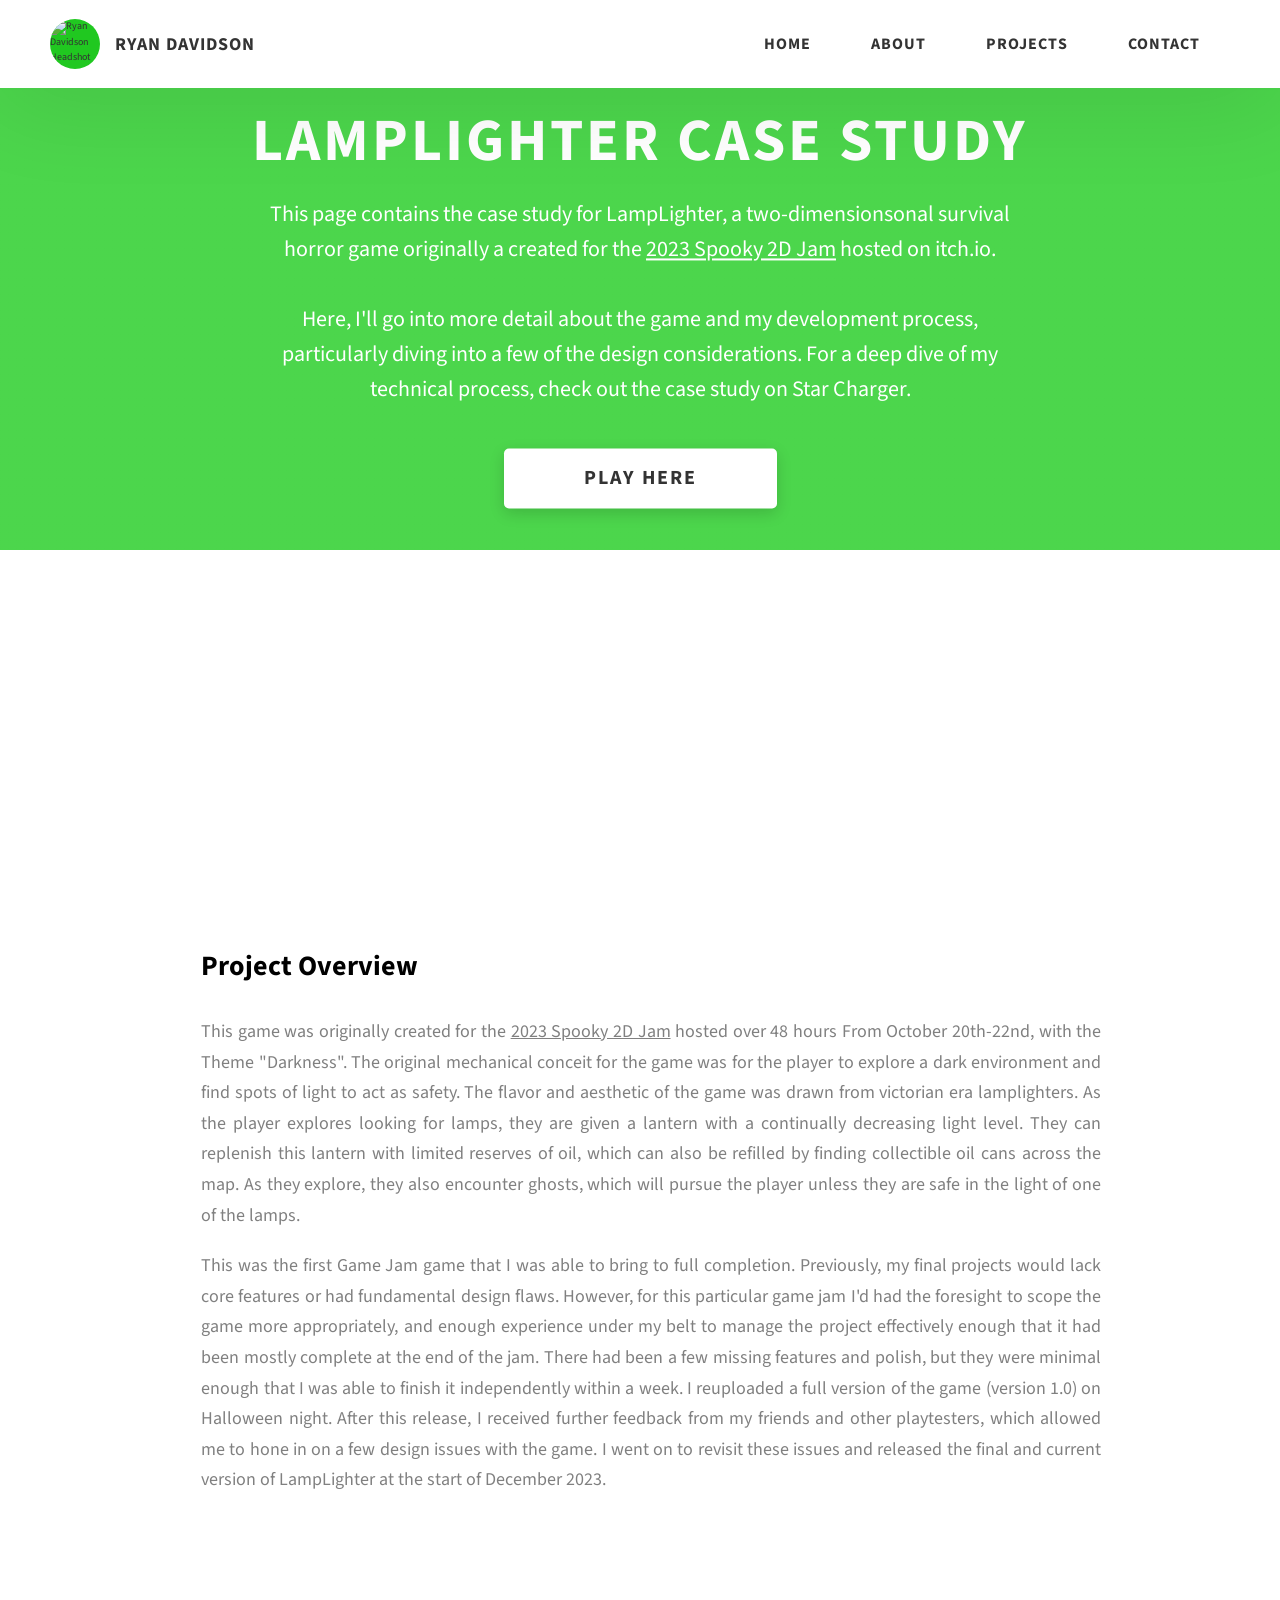
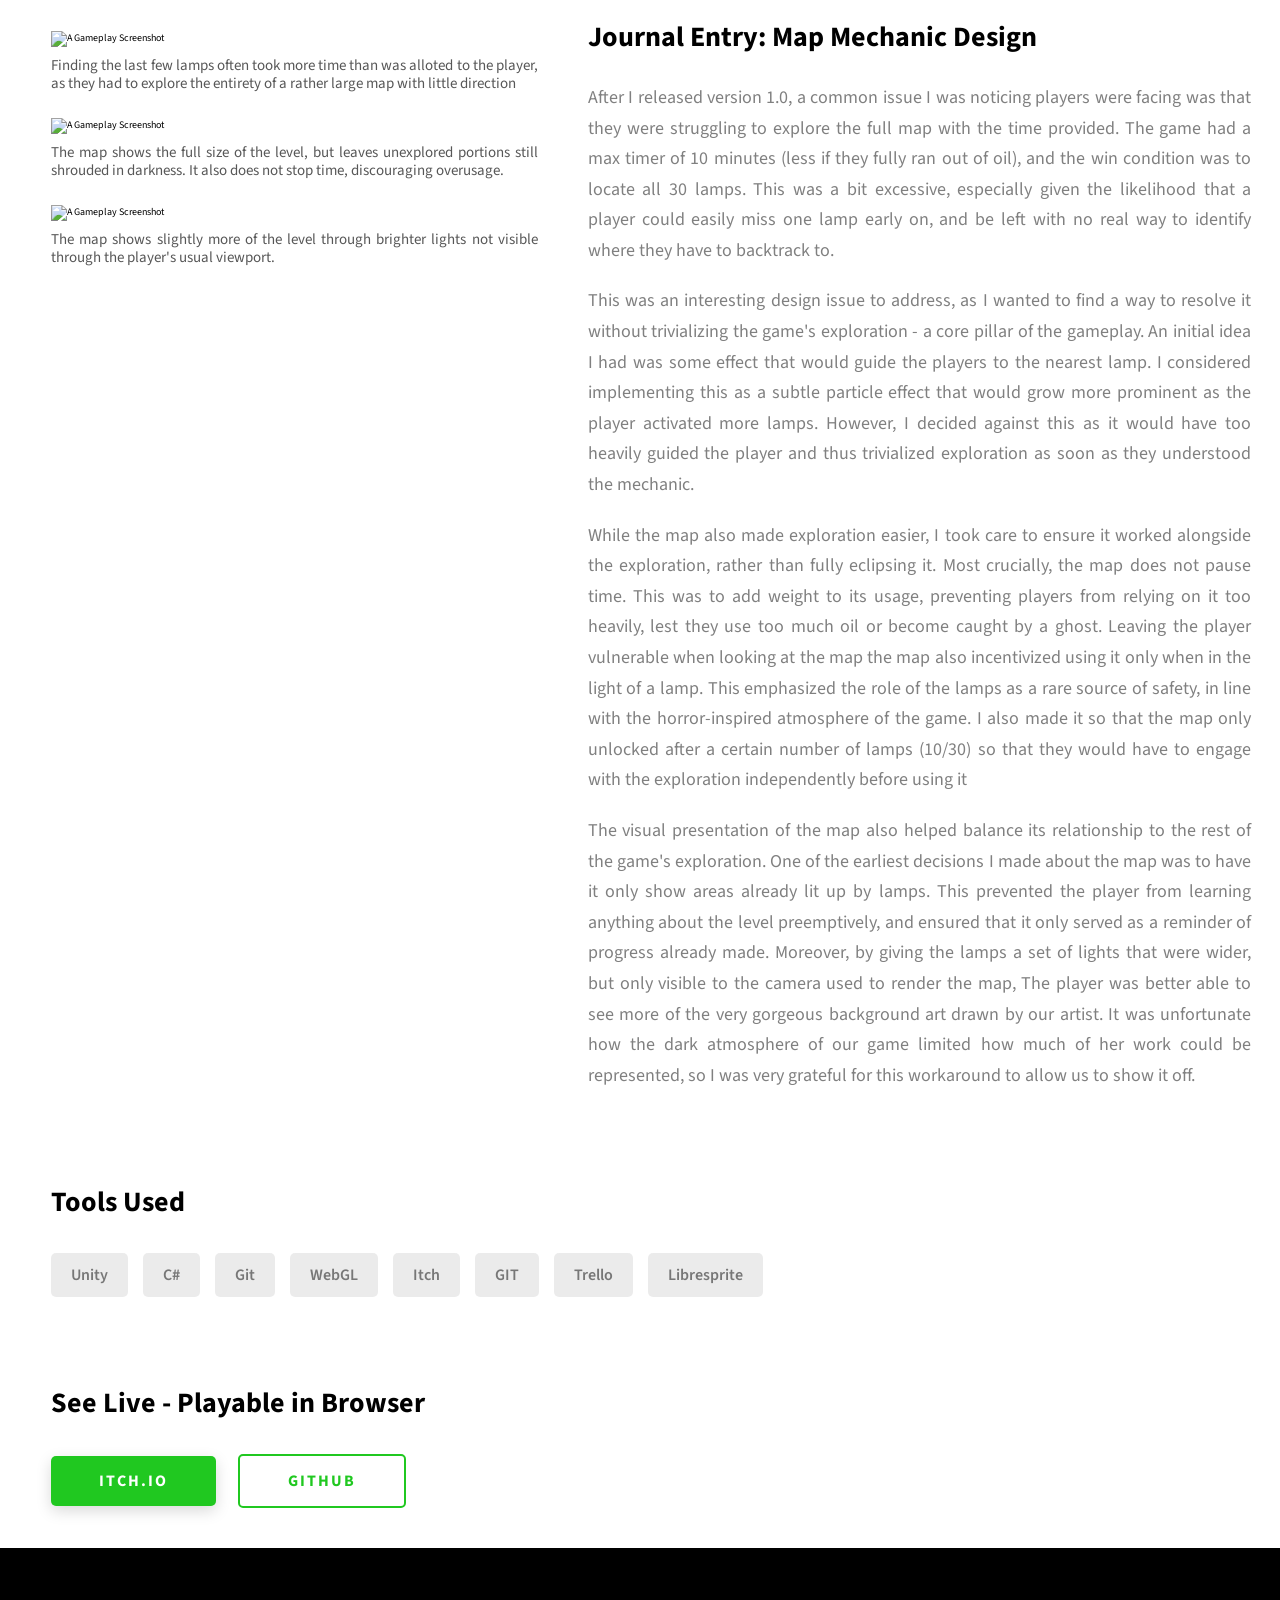
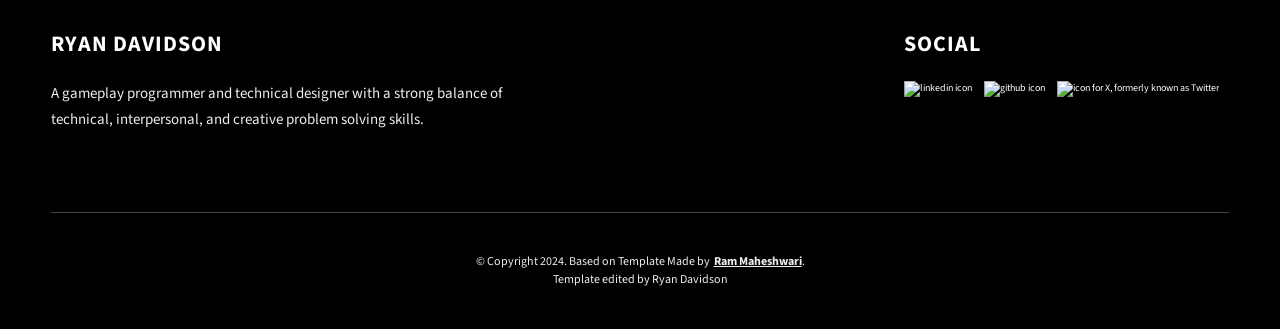
==== LampLighter.html @ 3bb4282e "Merge remote-tracking branch 'upstream/main'" ====
<!DOCTYPE html>
<html lang="en">
  <head>
    <meta charset="UTF-8" />
    <meta name="viewport" content="width=device-width, initial-scale=1.0" />
    <meta http-equiv="X-UA-Compatible" content="ie=edge" />
    <title>LampLighter Project Page</title>
    <meta name="description" content="A two-dimensionsonal survival horror game originally created for the 2023 Spooky 2D Jam hosted on itch.io" />

    <link rel="stylesheet" href="css/style.css" />

    <link rel="preconnect" href="https://fonts.googleapis.com" />
    <link rel="preconnect" href="https://fonts.gstatic.com" crossorigin />
    <link
      href="https://fonts.googleapis.com/css2?family=Source+Sans+Pro:wght@400;600;700;900&display=swap"
      rel="stylesheet"
    />
  </head>
  <body>
    <header class="header">
      <div class="header__content">
        <div class="header__logo-container">
          <div class="header__logo-img-cont">
            <img
              src="./assets/png/Headshot.png"
              alt="Ryan Davidson Headshot"
              class="header__logo-img"
            />
          </div>
          <span class="header__logo-sub">Ryan Davidson</span>
        </div>
        <div class="header__main">
          <ul class="header__links">
            <li class="header__link-wrapper">
              <a href="./index.html" class="header__link"> Home </a>
            </li>
            <li class="header__link-wrapper">
              <a href="./index.html#about" class="header__link">About </a>
            </li>
            <li class="header__link-wrapper">
              <a href="./index.html#projects" class="header__link">
                Projects
              </a>
            </li>
            <li class="header__link-wrapper">
              <a href="./index.html#contact" class="header__link"> Contact </a>
            </li>
          </ul>
          <div class="header__main-ham-menu-cont">
            <img
              src="./assets/svg/ham-menu.svg"
              alt="hamburger menu"
              class="header__main-ham-menu"
            />
            <img
              src="./assets/svg/ham-menu-close.svg"
              alt="hamburger menu close"
              class="header__main-ham-menu-close d-none"
            />
          </div>
        </div>
      </div>
      <div class="header__sm-menu">
        <div class="header__sm-menu-content">
          <ul class="header__sm-menu-links">
            <li class="header__sm-menu-link">
              <a href="./index.html"> Home </a>
            </li>

            <li class="header__sm-menu-link">
              <a href="./index.html#about"> About </a>
            </li>

            <li class="header__sm-menu-link">
              <a href="./index.html#projects"> Projects </a>
            </li>

            <li class="header__sm-menu-link">
              <a href="./index.html#contact"> Contact </a>
            </li>
          </ul>
        </div>
      </div>
    </header>
    <section class="project-cs-hero">
      <div class="project-cs-hero__content">
        <h1 class="heading-primary">LampLighter Case Study</h1>
        <div class="project-cs-hero__info">
          <p class="text-primary">
            This page contains the case study for LampLighter, a two-dimensionsonal survival horror game originally
 a           created for the <u> <a href="https://itch.io/jam/spooky-2d-jam-23"> 2023 Spooky 2D Jam</a></u> hosted on itch.io. 
          </br>
          </br>
            Here, I'll go into more detail about the game and my development process, particularly
            diving into a few of the design considerations. For a deep dive of my technical process,
            check out the case study on Star Charger.
          </p>
        </div>
        <div class="project-cs-hero__cta">
          <a href="https://rdavidsondev.itch.io/lamplighter" class="btn btn--bg" target="_blank">Play Here</a>
        </div>
      </div>
    </section>
    <section class="project-details">
      <div class="main-container">
        <div class="project-details__content">
          <div class="project-details__showcase-img-cont">
            <center>
              <iframe 
                width="100%" height ="100%"
                referrerpolicy="strict-origin-when-cross-origin"
                src="https://www.youtube-nocookie.com/embed/JkPeQo9d_uE" 
                title="YouTube video player" 
                frameborder="0" 
                allow="accelerometer; autoplay; clipboard-write; encrypted-media; gyroscope; picture-in-picture; web-share" 
                allowfullscreen>
              </iframe>
            </center>
          </div>
          <div class="project-details__content-main">
            <div class="project-details__desc">
              <h3 class="project-details__content-title">Project Overview</h3>
              <p class="project-details__desc-para">
                This game was originally created for the <u> <a href="https://itch.io/jam/spooky-2d-jam-23">
                2023 Spooky 2D Jam</a></u> hosted over 48 hours From October 20th-22nd, with the Theme "Darkness". 
                The original mechanical conceit for the game was for the player to explore a dark environment
                and find spots of light to act as safety. The flavor and aesthetic of the game was drawn
                from victorian era lamplighters. As the player explores looking for lamps, they are given a 
                lantern with a continually decreasing light level. They can replenish this lantern with limited
                reserves of oil, which can also be refilled by finding collectible oil cans across the map. 
                As they explore, they also encounter ghosts, which will pursue the player unless
                they are safe in the light of one of the lamps. 
              </p>
              <p class="project-details__desc-para">
                This was the first Game Jam game that I was able to bring to full completion. Previously,
                my final projects would lack core features or had fundamental design flaws. However, 
                for this particular game jam I'd had the foresight 
                to scope the game more appropriately, and enough experience under my belt 
                to manage the project effectively enough that it had been mostly complete at the 
                end of the jam. There had been a few missing features and polish, but they were minimal
                enough that I was able to finish it independently within a week. I reuploaded a full version of
                the game (version 1.0) on Halloween night. After this release,
                I received further feedback from my friends and other playtesters, which allowed me to 
                hone in on a few 
                design issues with the game. I went on to revisit these issues and released the 
                final and current version of LampLighter at the start of December 2023. 
              </p>
            </div>


	
          <div class="project-details__row" section id="JournalEntry">
            <div class="project-details__row-img-cont">
              <img  
                src="./assets/png/LampLighter/NearlyComplete.png"
                alt="A Gameplay Screenshot"
                class="project-details__row-img"
                loading="lazy"                
              />
              <p class="project-details__image-caption">
                Finding the last few lamps often took more time than was alloted to the player,
                as they had to explore the entirety of a rather large map with little direction 
              </p>
              <img
                src="./assets/png/LampLighter/LL-Map.png"
                alt="A Gameplay Screenshot "
                class="project-details__row-img"
                loading="lazy"                
              />
              <p class="project-details__image-caption">
                The map shows the full size of the level, but leaves unexplored portions still 
                shrouded in darkness. It also does not stop time, discouraging overusage.
              </p>
              <img
                src="./assets/png/LampLighter/MapComp.png"
                alt="A Gameplay Screenshot "
                class="project-details__row-img"
                loading="lazy"                
              />
              <p class="project-details__image-caption">
                The map shows slightly more of the level through brighter lights not visible through
                the player's usual viewport.
              </p>
            </div>

            
            <div class="project-details__row-content">
              <h3 class="project-details__row-content-title">Journal Entry: Map Mechanic Design</h3>
              <p class="project-details__row-content-desc">
                After I released version 1.0, a common issue I was noticing players were facing
                was that they were struggling to explore the full map with the time provided. The game had 
                a max timer of 10 minutes (less if they fully ran out of oil), and the win 
                condition was to locate all 30 lamps. This was a bit excessive, especially 
                given the likelihood that a player could easily miss one lamp early on, 
                and be left with no real way to identify where they have to backtrack to.
              </p>
              <p class="project-details__row-content-desc">
                This was an interesting design issue to address, as I wanted to find a way
                to resolve it without trivializing the game's exploration - a core pillar
                 of the gameplay. An initial idea I had was some
                effect that would guide the players to the nearest lamp. I considered implementing
                this as a subtle particle effect that would grow more prominent as the player 
                activated more lamps. However, I decided against this as it would have too heavily 
                guided the player and thus trivialized exploration as soon as they understood
                the mechanic.
              </p>
              <p class="project-details__row-content-desc">
                While the map also made exploration easier, I took care to ensure it worked alongside the 
                exploration, rather than fully eclipsing it. Most crucially, the map 
                does not pause time. This was to add weight to its usage, preventing players from 
                relying on it too heavily, lest they use too much oil or become caught by a ghost. 
                Leaving the player vulnerable when looking at the map the map also incentivized 
                using it only when in the light of a lamp. This emphasized the role of the lamps as 
                a rare source of safety, in line with the horror-inspired atmosphere of the game. 
                I also made it so that the map only unlocked after a certain number of lamps (10/30)
                so that they would have to engage with the exploration independently before using it
              </p>
              <p class="project-details__row-content-desc"> 
                The visual presentation of the map also helped balance its relationship to the rest of the game's 
                exploration. One of the earliest decisions I made about the
                map was to have it only show areas already lit up by lamps. This prevented the player
                from learning anything about the level preemptively, and ensured that it only served
                as a reminder of progress already made. Moreover, by giving the lamps a set of lights that were 
                wider, but only visible to the camera used to render the map, The player was better able
                to see more of the very gorgeous background art drawn by our artist. It was 
                unfortunate how the dark atmosphere of our game limited how much of her work
                could be represented, so I was very grateful for this workaround to allow us to show it off.
                
              </p>
              <!--  href="./project-1.html" -->
            </div>
          </div>
            <div class="project-details__tools-used">
              <h3 class="project-details__content-title">Tools Used</h3>
              <div class="skills">
                <div class="skills__skill">Unity</div>
                <div class="skills__skill">C#</div>
                <div class="skills__skill">Git</div>
                <div class="skills__skill">WebGL</div>
                <div class="skills__skill">Itch</div>
                <div class="skills__skill">GIT</div>
                <div class="skills__skill">Trello</div>
                <div class="skills__skill">Libresprite</div>
              </div>
            </div>
            <div class="project-details__links">
              <h3 class="project-details__content-title">See Live - Playable in Browser</h3>
              <a
                href="https://rdavidsondev.itch.io/lamplighter"
                class="btn btn--med btn--theme project-details__links-btn"
                target="_blank"
                >itch.io</a
              >
              <a
                href="https://github.com/rmvelez/2023Spooky2DJamProject"
                class="btn btn--med btn--theme-inv project-details__links-btn"
                target="_blank"
                >Github</a
              >
            </div>
          </div>
        </div>
      </div>
    </section>
    <footer class="main-footer">
      <div class="main-container">
        <div class="main-footer__upper">
          <div class="main-footer__row main-footer__row-1">
            <h2 class="heading heading-sm main-footer__heading-sm">
              <span>Social</span>
            </h2>
            <div class="main-footer__social-cont">
              <a target="_blank" rel="noreferrer" href="https://www.linkedin.com/in/ryan-davidson-dev">
                <img
                  class="main-footer__icon"
                  src="./assets/png/linkedin-ico.png"
                  alt="linkedin icon"
                />
              </a>
              <a target="_blank" rel="noreferrer" href="https://github.com/ryanDavidsondev">
                <img
                  class="main-footer__icon"
                  src="./assets/png/github-ico.png"
                  alt="github icon"
                />
              </a>
              <a target="_blank" rel="noreferrer" href="https://x.com/FerrousGameDev">
                <img
                  class="main-footer__icon"
                  src="./assets/png/Twitter-X-logo.png"
                  alt="icon for X, formerly known as Twitter"
                />
              </a>
            </div>
          </div>
          <div class="main-footer__row main-footer__row-2">
            <h4 class="heading heading-sm text-lt">Ryan Davidson</h4>
            <p class="main-footer__short-desc">
              A gameplay programmer and technical designer with a strong balance of technical, interpersonal, and creative problem solving skills. 
            </p>
          </div>
        </div>

        <!-- If you give me some credit or shoutout here by linking to my website, then it will be a big thing for me and will help me a lot :) -->
        <div class="main-footer__lower">
          &copy; Copyright 2024. Based on Template Made by
          <a rel="noreferrer" target="_blank" href="https://rammaheshwari.com"
            >Ram Maheshwari</a
          >.
          <br>Template edited by Ryan Davidson
        </div>
      </div>
    </footer>
    <script src="./index.js"></script>
  </body>
</html>
---- css/style.css ----
/*
0 - 600px:      Phone
600 - 900px:    Tablet portrait
900 - 1200px:   Tablet landscape
[1200 - 1800] is where our normal styles apply
1800px + :      Big desktop
$breakpoint arguement choices:
- phone
- tab-port
- tab-land
- big-desktop

Inside media queries 1em is always 16px i.e 1em = 16px at every screen size only inside media queries
*/
*,
*::after,
*::before {
  margin: 0;
  padding: 0;
  box-sizing: inherit;
  font-family: inherit;
}

html {
  font-size: 62.5%;
  scroll-behavior: smooth;
}
@media only screen and (max-width: 75em) {
  html {
    font-size: 59%;
  }
}
@media only screen and (max-width: 56.25em) {
  html {
    font-size: 56%;
  }
}
@media only screen and (min-width: 112.5em) {
  html {
    font-size: 65%;
  }
}

body {
  box-sizing: border-box;
  position: relative;
  line-height: 1.5;
  font-family: sans-serif;
  overflow-x: hidden;
  overflow-y: scroll;
  font-family: "Source Sans Pro", sans-serif;
}

a {
  text-decoration: none;
  color: inherit;
}

li {
  list-style: none;
}

input:focus,
button:focus,
a:focus,
textarea:focus {
  outline: none;
}

button {
  border: none;
  cursor: pointer;
}

textarea {
  resize: none;
}

.heading-primary {
  font-size: 6rem;
  text-transform: uppercase;
  letter-spacing: 3px;
  
  text-align: center;
}
@media only screen and (max-width: 37.5em) {
  .heading-primary {
    font-size: 4.5rem;
  }
}

.heading-sec__mb-bg {
  margin-bottom: 8rem
}
@media only screen and (max-width: 56.25em) {
  .heading-sec__mb-bg {
    margin-bottom: 8rem;
  }
}
.heading-sec__mb-med {
  margin-bottom: 6rem;
}
@media only screen and (max-width: 56.25em) {
  .heading-sec__mb-med {
    margin-bottom: 8rem;
  }
}
.heading-sec__main {
  display: block;
  font-size: 4rem;
  text-transform: uppercase;
  letter-spacing: 1px;
  letter-spacing: 3px;
  text-align: center;
  margin-bottom: 3.5rem;
  position: relative;
}
.heading-sec__main--lt {
  color: #fff;
}
.heading-sec__main--lt::after {
  content: "";
  background: #fff !important;
}
.heading-sec__main::after {
  content: "";
  position: absolute;
  top: calc(100% + 1.5rem);
  height: 5px;
  width: 3rem;
  background: #20c820;
  left: 50%;
  transform: translateX(-50%);
  border-radius: 5px;
}
@media only screen and (max-width: 37.5em) {
  .heading-sec__main::after {
    top: calc(100% + 1.2rem);
  }
}
.heading-sec__sub {
  display: block;
  text-align: center;
  color: #777;
  font-size: 2rem;
  font-weight: 500;
  max-width: 80rem;
  margin: auto;
  line-height: 1.6;
  padding-bottom: 5rem;
}
@media only screen and (max-width: 37.5em) {
  .heading-sec__sub {
    font-size: 1.8rem;
    padding-bottom: 5rem;
  }
}
.heading-sec__sub--lt {
  color: #eee;
}

.heading-sm {
  font-size: 2.2rem;
  text-transform: uppercase;
  letter-spacing: 1px;
}

.main-container {
  max-width: 120rem;
  margin: auto;
  width: 92%;
}

.btn {
  background: #fff;
  color: #333;
  text-transform: uppercase;
  letter-spacing: 2px;
  display: inline-block;
  font-weight: 700;
  border-radius: 5px;
  box-shadow: 0 5px 15px 0 rgba(0, 0, 0, 0.15);
  transition: transform 0.3s;
  margin: 0;
}
.btn:hover {
  transform: translateY(-3px);
}
.btn--bg {
  padding: 1.5rem 8rem;
  font-size: 2rem;
}
.btn--med {
  padding: 1.5rem 5rem;
  font-size: 1.6rem;
}
.btn--theme {
  background: #20c820;
  color: #fff;
  padding: calc(1.5rem - 2px) calc(5rem - 2px);

}
.btn--theme-inv {
  color: #20c820;
  background: #fff;
  border: 2px solid #20c820;
  box-shadow: none;
  padding: calc(1.5rem - 2px) calc(5rem - 2px);
}

.sec-pad {
  padding: 12rem 0;
  padding-bottom: 0;
}
.sec-pad-contact{
    padding:10rem 0;
    padding-bottom: 1rem;
}
@media only screen and (max-width: 56.25em) {
  .sec-pad {
    padding: 4rem 0;
  }
}

.text-primary {
  color: #fff;
  font-size: 2.2rem;
  text-align: center;
  width: 100%;
  line-height: 1.6;
  padding: 1rem;
}
@media only screen and (max-width: 37.5em) {
  .text-primary {
    font-size: 2rem;
  }
}

.d-none {
  display: none;
}

.home-hero {
  color: #fff;
  background: linear-gradient(to right, rgba(16, 200, 16, 0.75), rgba(16, 200, 16, 0.75)), url(../assets/svg/common-bg.svg);
  background-position: center;
  height: 55rem;
  position: relative;
}
@media only screen and (max-width: 37.5em) {
  .home-hero {
    height: unset;
    min-height: unset;
  }
}
.home-hero__socials {
  position: absolute;
  top: 50%;
  border: 2px solid #eee;
  border-left: 2px solid #eee;
  border-bottom: 0px;
  transform: translateY(-50%);
}
@media only screen and (max-width: 56.25em) {
  .home-hero__socials {
    display: none;
  }
}
.home-hero__mouse-scroll-cont {
  position: absolute;
  bottom: 3%;
  left: 50%;
  transform: translateX(-50%);
}
@media only screen and (max-width: 37.5em) {
  .home-hero__mouse-scroll-cont {
    display: none;
  }
}
.home-hero__social {
  width: 5rem;
}
.home-hero__social-icon-link {
  width: 100%;
  display: block;
  padding: 1.2rem;
  border-bottom: 2px solid #eee;
  transition: background 0.3s;
}
.home-hero__social-icon-link:hover {
  background: rgba(255, 255, 255, .);
}
.home-hero__social-icon-link--bd-none {
  border-bottom: 0;
}
.home-hero__social-icon {
  width: 100%;
}
.home-hero__content {
  position: absolute;
  top: 55%;
  left: 50%;
  transform: translate(-50%, -50%);
  max-width: 90rem;
  width: 92%;
}
@media only screen and (max-width: 37.5em) {
  .home-hero__content {
    padding: 19rem 0 13rem 0;
    margin: auto;
    position: static;
    transform: translate(0, 0);
  }
}
.home-hero__info {
  margin: 3rem auto 0 auto;
  max-width: 80rem;
}
.home-hero__cta {
  margin-top: 5rem;
  text-align: center;
}

.about {
  background: rgb(250, 250, 250);
}
.about__content {
  display: grid;
  grid-template-columns: 1fr 1fr;
  grid-gap: 5.5rem;
}
@media only screen and (max-width: 56.25em) {
  .about__content {
    grid-template-columns: 1fr;
    grid-gap: 8rem;
  }
}
.about__content-title {
  font-weight: 700;
  font-size: 2.8rem;
  margin-bottom: 3rem;
}
@media only screen and (max-width: 37.5em) {
  .about__content-title {
    font-size: 2.4rem;
  }
}
.about__content-details-para {
  font-size: 1.8rem;
  color: grey;
  max-width: 60rem;
  text-align: justify;
  line-height: 1.7;
  margin-bottom: 1rem;
}
.about__content-details-para--hl {
  font-weight: 700;
  margin: 0 3px;
}
.about__content-details-para:last-child {
  margin-bottom: 4rem;
}

.projects__row {
  display: grid;
  grid-template-columns: 1.5fr 1.1fr;
  grid-gap: 5rem;
  margin-bottom: 10rem;
}
@media only screen and (max-width: 56.25em) {
  .projects__row {
    grid-template-columns: 1fr;
    grid-gap: 2rem;
  }
}
@media only screen and (max-width: 56.25em) {
  .projects__row {
    text-align: center;
    list-style:none
  }
}
.projects__row:nth-child(even){
  grid-template-columns: 1.1fr 1.5fr;  
}
@media only screen and (max-width: 56.25em) {
  .projects__row:nth-child(even) {
    grid-template-columns: 1fr;
    grid-gap: 2rem;
  }
}
@media only screen and (max-width: 56.25em) {
  .projects__row:nth-child(even) {
    text-align: center;
  }
}

.projects__row:last-child {
  margin-bottom: 5rem;
}
.projects__row-img-cont {
  overflow: hidden;
}
.projects__row-img {
  width: 100%;
  padding-top: 1.5rem;
  display: block;
  object-fit: fill;
}
.projects__row-content {
  display: flex;
  justify-content: center;
  flex-direction: column;
  align-items: flex-start;
}
@media only screen and (max-width: 56.25em) {
  .projects__row-content {
    align-items: center;
  }
}
.projects__row-content-title {
  
  font-weight: 700;
  font-size: 2.8rem;
  margin-bottom: .75rem;
}
.projects__row-content-subtitle {
  
  font-weight: 550;
  color: rgb(70, 70, 70);
  font-size: 1.4rem;
  margin-bottom: .75rem;
}
@media only screen and (max-width: 37.5em) {
  .projects__row-content-title {
    font-size: 2.4rem;
  }
}
.projects__row-content-desc {
  font-size: 1.8rem;
  color: grey;
  text-align: justify;
  max-width: 60rem;
  line-height: 1.7;
  margin-bottom: 1.5rem;
}
@media only screen and (max-width: 37.5em) {
  .projects__row-content-desc {
    font-size: 1.7rem;
  }
}
@media only screen and (max-width: 37.5em){
    projects__row-content-desc-even{
        order:2;
    }
}
@media only screen and (max-width: 37.5em) {
    projects__row-content-img-even{
        order: 1;
    }
}


.contact {
  background: linear-gradient(to right, rgba(32, 200, 32, 0.8), rgba(32, 200, 32, 0.8)), url(../../assets/svg/common-bg.svg);
  background-size: cover;
  background-position: center;
}
.contact__form-container {
  box-shadow: 0 0 10px rgba(0, 0, 0, 0.1);
  background: white;
  padding: 4rem;
  margin-top: 6rem;
  max-width: 80rem;
  text-align: right;
  width: 95%;
  border-radius: 5px;
  margin: 5rem auto 0 auto;
}
@media only screen and (max-width: 37.5em) {
  .contact__form-container {
    padding: 3rem;
  }
}
.contact__form-field {
  margin-bottom: 4rem;
}
@media only screen and (max-width: 37.5em) {
  .contact__form-field {
    margin-bottom: 3rem;
  }
}
.contact__form-label {
  color: #666;
  font-size: 1.4rem;
  letter-spacing: 1px;
  font-weight: 700;
  margin-bottom: 1rem;
  display: block;
  text-align: left;
}
.contact__form-input {
  color: #333;
  padding: 2rem;
  width: 100%;
  border: 1px solid rgb(235, 235, 235);
  font-size: 1.6rem;
  letter-spacing: 0px;
  background: #f0f0f0;
  border-radius: 5px;
  font-weight: 600;
  /* Code for Modern Browsers */
  /* Code for WebKit, Blink, Edge */
  /* Code for Internet Explorer 10-11 */
  /* Code for Microsoft Edge */
  /* Code for Mozilla Firefox 4 to 18 */
  /* Code for Mozilla Firefox 19+ */
}
.contact__form-input::placeholder {
  color: #999;
  font-weight: 600;
  font-size: 1.6rem;
}
.contact__form-input::-webkit-input-placeholder {
  color: #999;
  font-weight: 600;
  font-size: 1.6rem;
}
.contact__form-input:-ms-input-placeholder {
  color: #999;
  font-weight: 600;
  font-size: 1.6rem;
}
.contact__form-input::-ms-input-placeholder {
  color: #999;
  font-weight: 600;
  font-size: 1.6rem;
}
.contact__form-input:-moz-placeholder {
  opacity: 1;
  color: #999;
  font-weight: 600;
  font-size: 1.6rem;
}
.contact__form-input::-moz-placeholder {
  opacity: 1;
  color: #999;
  font-weight: 600;
  font-size: 1.6rem;
}
.contact__btn {
  width: 30%;
  margin-top: 4rem;
  padding: 2rem 4rem;
  font-size: 1.6rem;
}
@media only screen and (max-width: 37.5em) {
  .contact__btn {
    width: 100%;
  }
}

.readmore__btn{
  width: 40%;
  margin-bottom: 4rem;
  padding: 2rem 4rem;
  font-size: 1.6rem;
}

.project-cs-hero {
  color: #fff;
  background: linear-gradient(to right, rgba(16, 200, 16, 0.75), rgba(16, 200, 16, 0.75)), url(../assets/svg/common-bg.svg);
  background-size: cover;
  background-position: center;
  height: 55rem;
  position: relative;
}
@media only screen and (max-width: 37.5em) {
  .project-cs-hero {
    height: unset;
    min-height: unset;
  }
}
.project-cs-hero__content {
  position: absolute;
  top: 55%;
  left: 50%;
  transform: translate(-50%, -50%);
  max-width: 90rem;
  width: 92%;
}
@media only screen and (max-width: 37.5em) {
  .project-cs-hero__content {
    padding: 19rem 0 13rem 0;
    margin: auto;
    position: static;
    transform: translate(0, 0);
  }
}
.project-cs-hero__info {
  margin: 0rem auto 0 auto;
  max-width: 80rem;
}
.project-cs-hero__cta {
  margin-top: 3rem;
  text-align: center;
}

.project-details__content {
  padding: 4rem 0;
  align-content: center;
  max-width: 120rem;
  margin: auto;
}
@media only screen and (max-width: 37.5em) {
  .project-details__content {
    padding: 10rem 0 5rem 0;
    margin: auto;
    position: static;
    align-items: center;
    transform: translate(0, 0);
  }
}
.project-details__content-title {
  font-weight: 700;
  font-size: 2.8rem;
  padding-top:4rem ;
  margin-bottom: 3rem;
}
@media only screen and (max-width: 37.5em) {
  .project-details__content-title {
    font-size: 2.4rem;
  }
}
.project-details__showcase-img {
  position: absolute;
  margin: auto;
  top: 50%;
  left: 50%;
  transform: translate(-50%, -50%);
}
@media only screen and (max-width: 37.5em) {
  .project-details__content-title {
    font-size: 2.4rem;
  }
}
.project-details__showcase-vid {
  position: absolute;
  margin: auto;
  width: 40rem;
  height: 50rem;;
  top: 50%;
  left: 50%;
  transform: translate(-50%, -50%);
}
.project-details__content-main {
  width: 100%;
  max-width: 120rem;
  margin: auto;
}
.project-details__desc {
  max-width:90rem;
  margin-left: 15rem;
}
@media only screen and (max-width: 37.5em) {
  .project-details__desc {
    font-size: 1.8rem;
    padding: 5rem 0 0rem 0;
    margin: auto;
    position: static;
    transform: translate(0, 0);
    margin-left:0rem;
    padding-bottom: 5rem;
  }
}
.project-details__desc-para {
  font-size: 1.8rem;
  line-height: 1.7;
  margin-left: 0rem;
  margin:auto;
  text-align: justify;
  color: grey;
  margin-bottom: 2rem;
}
@media only screen and (max-width: 37.5em) {
  .project-details__desc-para {
    font-size: 1.8rem;
    margin: auto;
    padding-bottom: 5rem;
  }
}
.project-details__image-caption {
  font-size: 1.5rem;
  line-height: 1.2;
  text-align: justify;
  color: rgb(87, 87, 87);
  margin: 1rem 0 1rem 0;
}
.project-details__row{
  display: grid;
  grid-template-columns: 1.9fr 1.9fr;
  width: 120rem;
  grid-gap: 5rem;
  margin-bottom: 3rem;
  padding-top: 10rem;
}
@media only screen and (max-width: 37.5em) {
  .project-details__row {
    grid-template-columns: 1fr;
    grid-gap: 2rem;
  }
}
@media only screen and (max-width: 56.25em) {
  .project-details__row {
    grid-template-columns: 1fr;
    grid-gap: 2rem;
  }
}
@media only screen and (max-width: 56.25em) {
  .project-details__row {
    text-align: center;
  }
}
.project-details__row:nth-child(2){
  grid-template-columns: 1.1fr 1.5fr;  
}
@media only screen and (max-width: 37.5em) {
  .project-details__row:nth-child(2){
    grid-template-columns: 1fr;
    grid-gap: 2rem;
  }
}
.project-details__row:last-child {
  margin-bottom: 10rem;
}
.project-details__row-img-cont {
  overflow: hidden;
  /* max-width: 56em; */
}
@media only screen and (max-width: 56.25em) {
  .project-details__row-img-cont {
    width: 56.25em;
    padding-top: 1.5rem;
    display: block;
    object-fit: fill;
  }
}
@media only screen and (max-width: 37.5em) {
  .project-details__row-img-cont {
    width: 37.5em;
    padding-top: 1.5rem;
    display: block;
    object-fit: fill;
  }
}
.project-details__row-img {
  width: 100%;
  padding-top: 1.5rem;
  display: block;
  object-fit: fill;
}
@media only screen and (max-width: 56.25em) {
  .project-details__row-img {
    width: 100%;
    padding-top: 1.5rem;
    display: block;
    object-fit: fill;
  }
}
.project-details__row-img-cont__Photos-only {
  overflow: hidden;
  align-self: center;
  margin-left: 20rem;
  align-content:center;
  max-width: 80rem;
}
@media only screen and (max-width: 56.25em) {
  .project-details__row-img-cont__Photos-only {
    width: 56.25em;
    padding-top: 1.5rem;
    display: block;
    object-fit: fill;
  }
}
@media only screen and (max-width: 37.5em) {
  .project-details__row-img-cont__Photos-only {
    width: 37.5em;
    padding-top: 1.5rem;
    display: block;
    object-fit: fill;
  }
}
.project-details__row-img__Photos-only {
  width: 100%;
  padding-top: 1.5rem;
  display: block;
  object-fit: fill;
}
@media only screen and (max-width: 56.25em) {
  .project-details__row-img__Photos-only {
    width: 100%;
    padding-top: 1.5rem;
    display: block;
    object-fit: fill;
  }
}
.project-details__row-img__photo-column-outer{
  
  display: grid;
  grid-template-columns: 1.9fr 1.9fr;
  width: 120rem;
  grid-gap: 3rem;
  margin-bottom: 3rem;
}
@media only screen and (max-width: 37.5em) {
  .project-details__row {
    grid-template-columns: 1fr;
    grid-gap: 2rem;
  }
}
@media only screen and (max-width: 56.25em) {
  .project-details__row {
    grid-template-columns: 1fr;
    grid-gap: 2rem;
  }
}
@media only screen and (max-width: 56.25em) {
  .project-details__row {
    text-align: center;
  }
}
.project-details__row-content {
  display: flex;
  justify-content: center;
  flex-direction: column;
  align-items: flex-start;
}
@media only screen and (max-width: 56.25em) {
  .project-details__row-content {
    align-items: center;
  }
}
@media only screen and (max-width: 37.5em) {
  .project-details__row-content {
    width:37.5em;
    align-items: center;
  }
}
.project-details__row-content-title {
  
  font-weight: 700;
  font-size: 2.8rem;
  margin-bottom: 2.5rem;
}
@media only screen and (max-width: 37.5em) {
  .project-details__row-content-title {
    font-size: 2.4rem;
  }
}
.project-details__row-content-desc {
  font-size: 1.8rem;
  color: grey;
  text-align: justify;
  max-width: 100rem;
  line-height: 1.7;
  margin-bottom: 2rem;
}
@media only screen and (max-width: 37.5em) {
  .project-details__row-content-desc {
    font-size: 1.7rem;
  }
}
.project-details__tools-used {
  margin: 0 0 3rem 0;
}
.project-details__tools-used-list {
  display: flex;
  flex-wrap: wrap;
}
.project-details__tools-used-item {
  padding: 1rem 2rem;
  margin-bottom: 1.5rem;
  margin-right: 1.5rem;
  font-size: 1.6rem;
  background: rgba(153, 153, 153, 0.2);
  border-radius: 5px;
  font-weight: 600;
  color: #777;
}
.project-details__links {
  margin: 0 0;
}
.project-details__links-btn {
  margin-right: 2rem;
}
@media only screen and (max-width: 37.5em) {
  .project-details__links-btn {
    margin-right: 0;
    width: 70%;
    margin-bottom: 2rem;
    text-align: center;
  }
}
.project-details__links-btn:last-child {
  margin: 0;
}
@media only screen and (max-width: 37.5em) {
  .project-details__links-btn:last-child {
    margin: 0;
  }
}

.header {
  position: fixed;
  width: 100%;
  z-index: 1000;
  background: #000;
  background: #fff;
  box-shadow: 0 10px 100px rgba(0, 0, 0, 0.1);
}
.header__content {
  display: flex;
  align-items: center;
  justify-content: space-between;
  padding: 1rem 5rem;
}
@media only screen and (max-width: 56.25em) {
  .header__content {
    padding: 0 2rem;
  }
}
.header__logo-container {
  display: flex;
  align-items: center;
  cursor: pointer;
  color: #333;
  transition: color 0.3s;
}
.header__logo-container:hover {
  color: #20c820;
}
.header__logo-img-cont {
  width: 5rem;
  height: 5rem;
  border-radius: 50px;
  overflow: hidden;
  margin-right: 1.5rem;
  background: #20c820;
}
@media only screen and (max-width: 56.25em) {
  .header__logo-img-cont {
    width: 4.5rem;
    height: 4.5rem;
    margin-right: 1.2rem;
  }
}
.header__logo-img {
  width: 100%;
  height: 100%;
  object-fit: cover;
  object-position: center;
  display: block;
}
.header__logo-sub {
  font-size: 1.8rem;
  text-transform: uppercase;
  font-weight: 700;
  letter-spacing: 1px;
}
.header__links {
  display: flex;
}
@media only screen and (max-width: 37.5em) {
  .header__links {
    display: none;
  }
}
.header__link {
  padding: 2.2rem 3rem;
  display: inline-block;
  font-size: 1.6rem;
  color: #333;
  text-transform: uppercase;
  letter-spacing: 1px;
  font-weight: 700;
  transition: color 0.3s;
}
.header__link:hover {
  color: #20c820;
}
@media only screen and (max-width: 56.25em) {
  .header__link {
    padding: 3rem 1.8rem;
    font-size: 1.5rem;
  }
}
.header__main-ham-menu-cont {
  display: none;
  width: 3rem;
  padding: 2.2rem 0;
}
@media only screen and (max-width: 37.5em) {
  .header__main-ham-menu-cont {
    display: block;
  }
}
.header__main-ham-menu {
  width: 100%;
}
.header__main-ham-menu-close {
  width: 100%;
}
.header__sm-menu {
  background: #fff;
  position: absolute;
  width: 100%;
  top: 100%;
  visibility: hidden;
  opacity: 0;
  transition: all 0.3s;
  box-shadow: 0px 5px 5px 0px rgba(0, 0, 0, 0.1);
  -webkit-box-shadow: 0px 5px 5px 0px rgba(0, 0, 0, 0.1);
  -moz-box-shadow: 0px 5px 5px 0px rgba(0, 0, 0, 0.1);
}
.header__sm-menu--active {
  visibility: hidden;
  opacity: 0;
}
@media only screen and (max-width: 37.5em) {
  .header__sm-menu--active {
    visibility: visible;
    opacity: 1;
  }
}
.header__sm-menu-link a {
  display: block;
  text-decoration: none;
  padding: 2.5rem 3rem;
  font-size: 1.6rem;
  color: #333;
  text-align: right;
  border-bottom: 1px solid #eee;
  font-weight: 700;
  text-transform: uppercase;
  letter-spacing: 2px;
  transition: color 0.3s;
}
.header__sm-menu-link a:hover {
  color: #20c820;
}
.header__sm-menu-link:first-child a {
  border-top: 1px solid #eee;
}
.header__sm-menu-link-last {
  border-bottom: 0;
}

.main-footer {
  background: #000;
  color: #fff;
}
.main-footer__upper {
  display: flex;
  justify-content: space-between;
  padding: 8rem 0;
}
@media only screen and (max-width: 56.25em) {
  .main-footer__upper {
    padding: 6rem 0;
  }
}
@media only screen and (max-width: 37.5em) {
  .main-footer__upper {
    display: block;
  }
}
.main-footer__row-1 {
  order: 2;
}
@media only screen and (max-width: 56.25em) {
  .main-footer__row-1 {
    margin-bottom: 5rem;
  }
}
.main-footer__row-2 {
  width: 40%;
  order: 1;
  max-width: 50rem;
}
@media only screen and (max-width: 56.25em) {
  .main-footer__row-2 {
    width: 100%;
  }
}
.main-footer__short-desc {
  margin-top: 2rem;
  color: #eee;
  font-size: 1.5rem;
  line-height: 1.7;
}
.main-footer__social-cont {
  margin-top: 2rem;
}
.main-footer__icon {
  margin-right: 1rem;
  width: 2.5rem;
}
.main-footer__icon--mr-none {
  margin-right: 0;
}
.main-footer__lower {
  padding: 4rem 0;
  border-top: 1px solid #444;
  color: #eee;
  font-size: 1.2rem;
  text-align: left;
  text-align: center;
}
.main-footer__lower a {
  text-decoration: underline;
  font-weight: bold;
  margin-left: 2px;
}
@media only screen and (max-width: 56.25em) {
  .main-footer__lower {
    padding: 3.5rem 0;
  }
}

.skills {
  display: flex;
  flex-wrap: wrap;
}
.skills__skill {
  padding: 1rem 2rem;
  margin-bottom: 1.5rem;
  margin-right: 1.5rem;
  font-size: 1.6rem;
  background: rgba(153, 153, 153, 0.2);
  border-radius: 5px;
  font-weight: 600;
  color: #777;
}

.mouse {
  width: 25px;
  height: 40px;
  border: 2px solid #eee;
  border-radius: 60px;
  position: relative;
  overflow: hidden;
}
.mouse::before {
  content: "";
  width: 5px;
  height: 5px;
  position: absolute;
  top: 7px;
  left: 50%;
  transform: translateX(-50%);
  background-color: #eee;
  border-radius: 50%;
  opacity: 1;
  animation: wheel 1.3s infinite;
  -webkit-animation: wheel 1.3s infinite;
}

@keyframes wheel {
  to {
    opacity: 0;
    top: 27px;
  }
}
@-webkit-keyframes wheel {
  to {
    opacity: 0;
    top: 27px;
  }
}
iframe{
  width: 560px;
  height: 315px;
  align-self: center;
  display:block;
}
@media only screen and (max-width: 37.5em) {
  iframe {
    width: 320px;
    height: 180px;
    align-self: center;
    display:block;
  }
}
MoreProjectsContainer {display:none}

/*# sourceMappingURL=style.css.map */
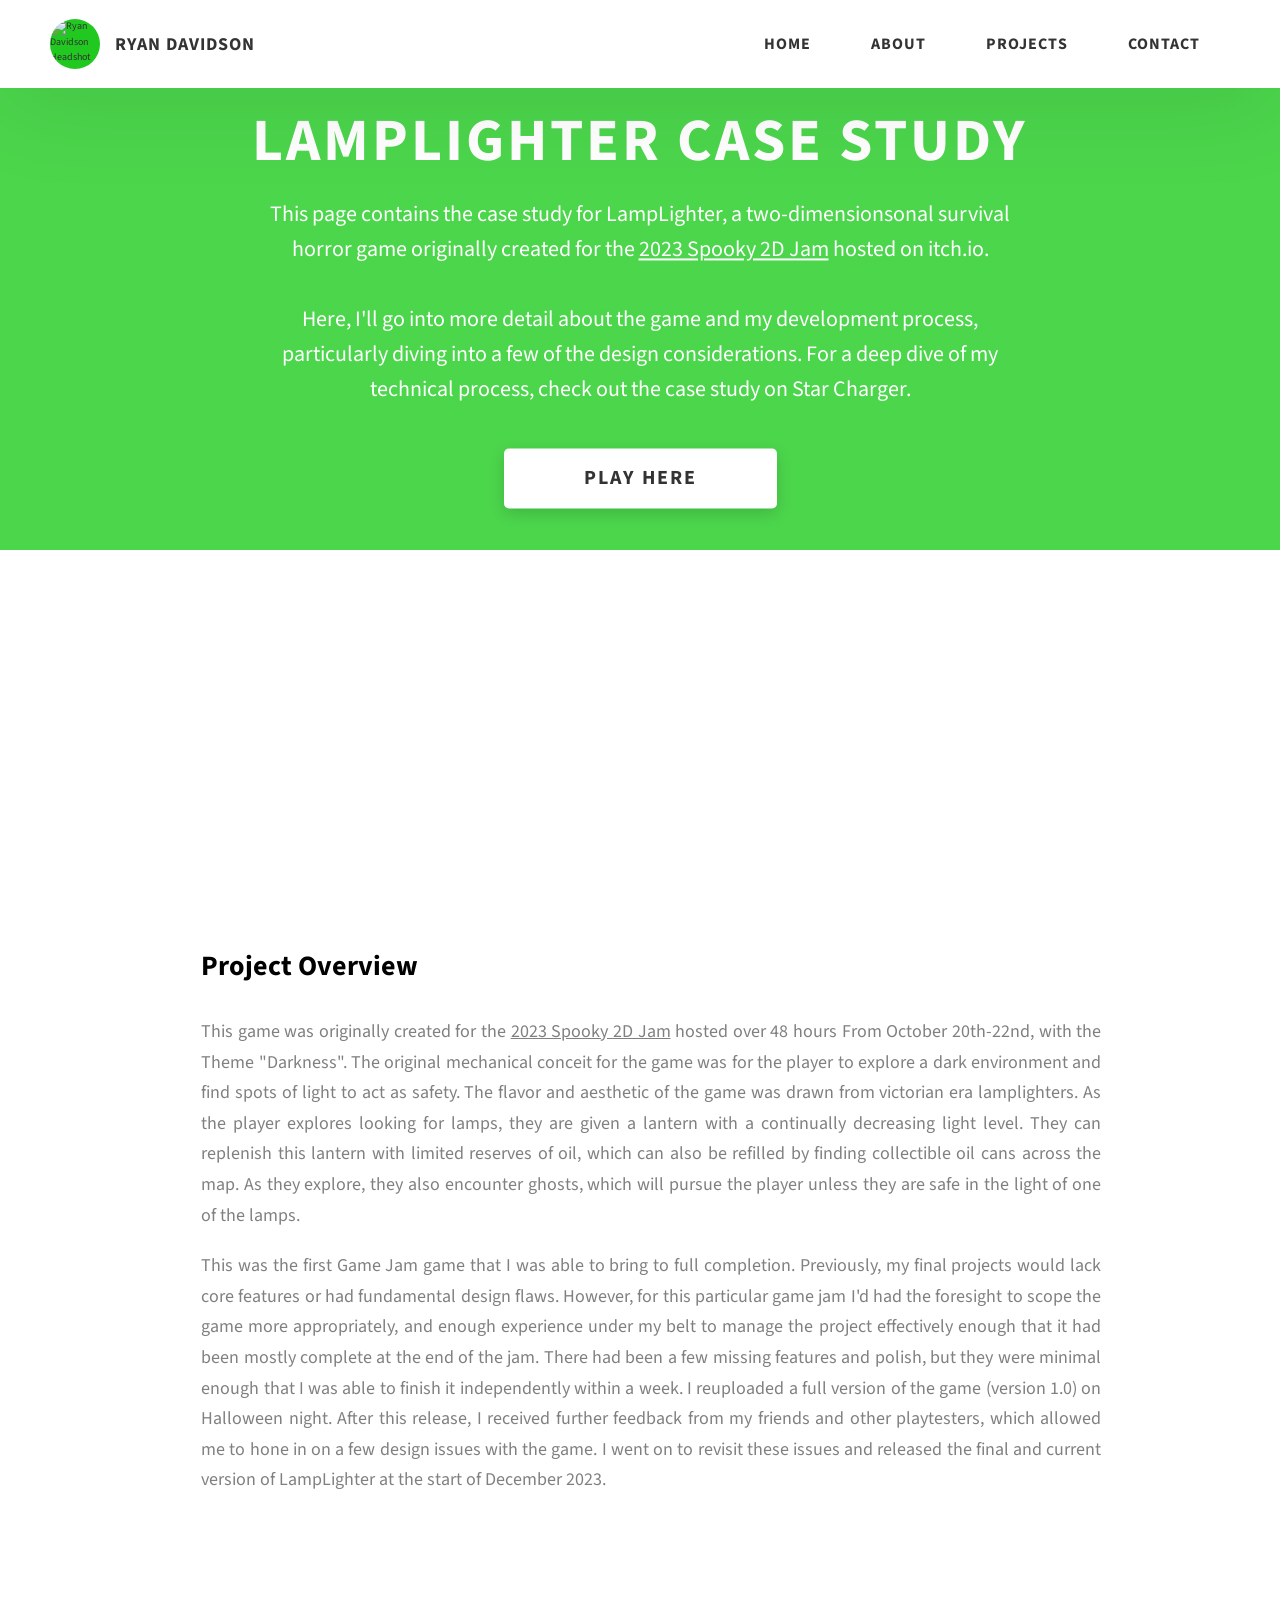
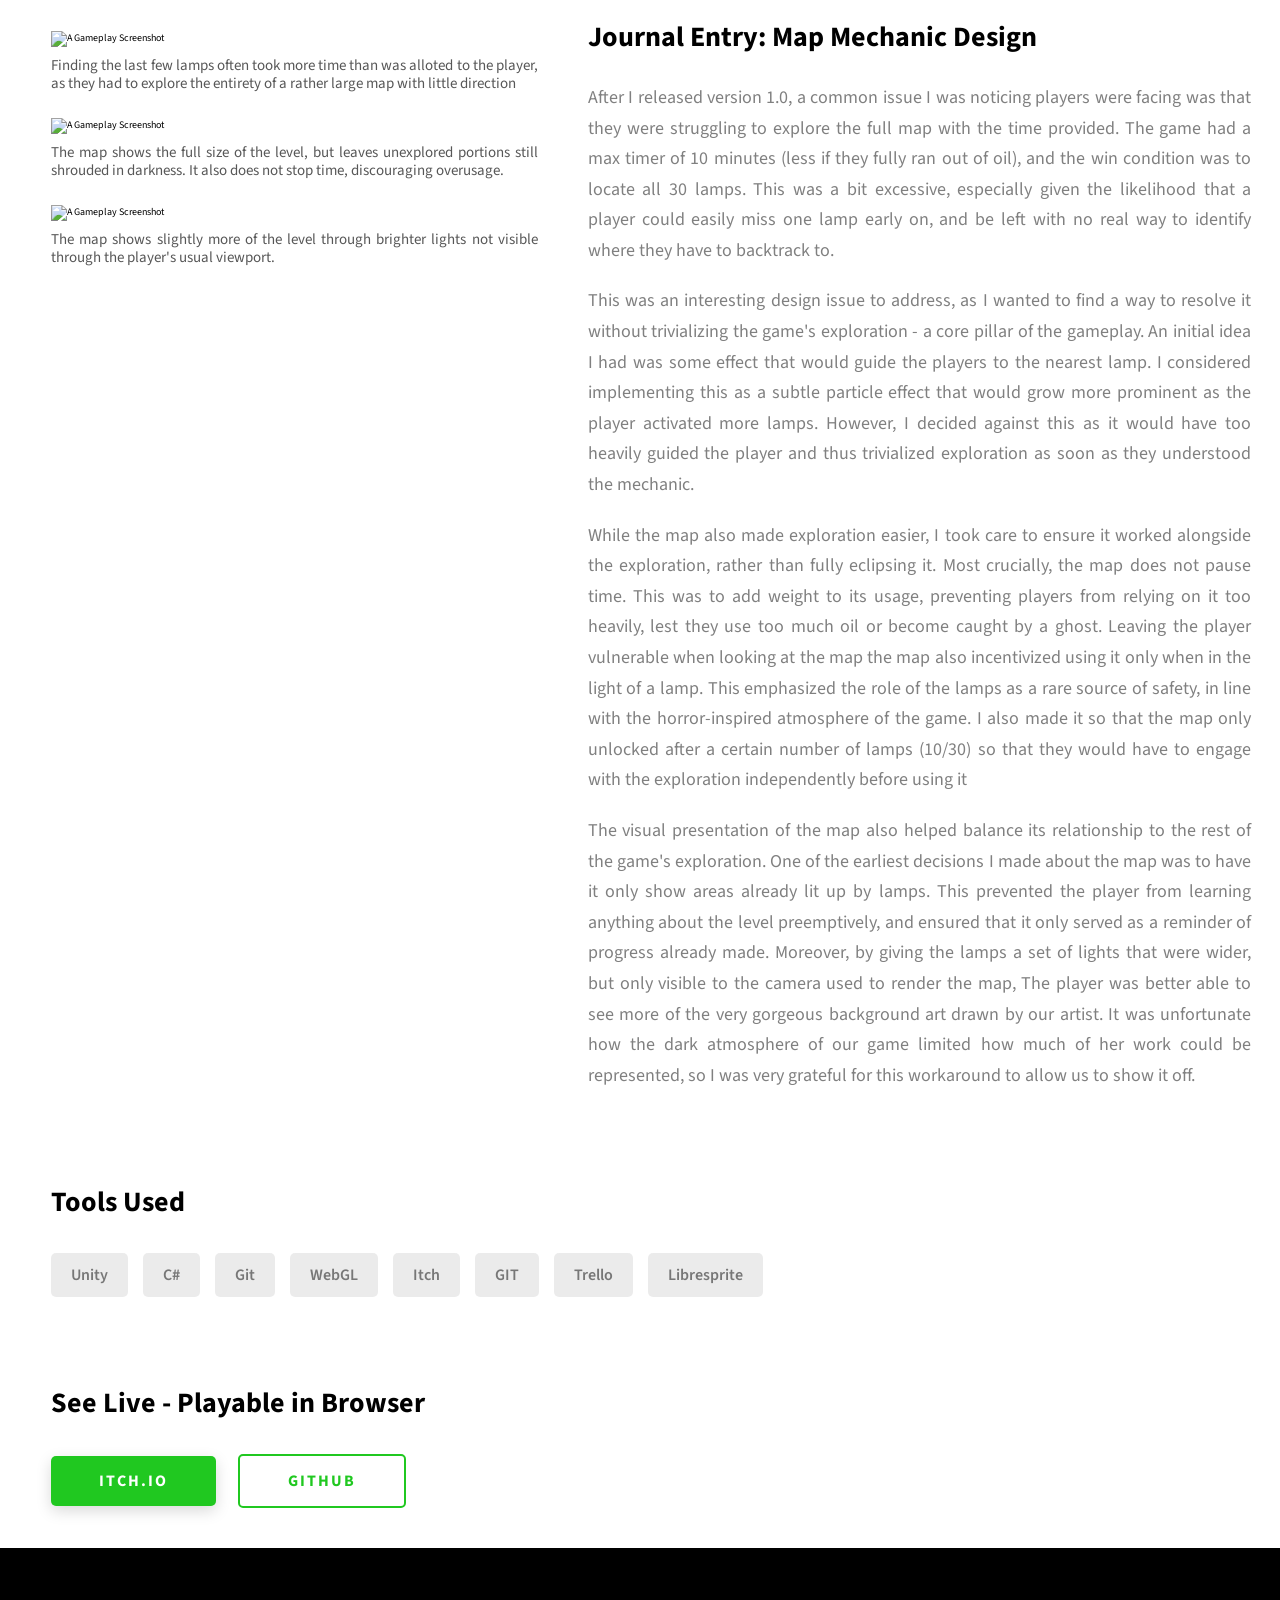
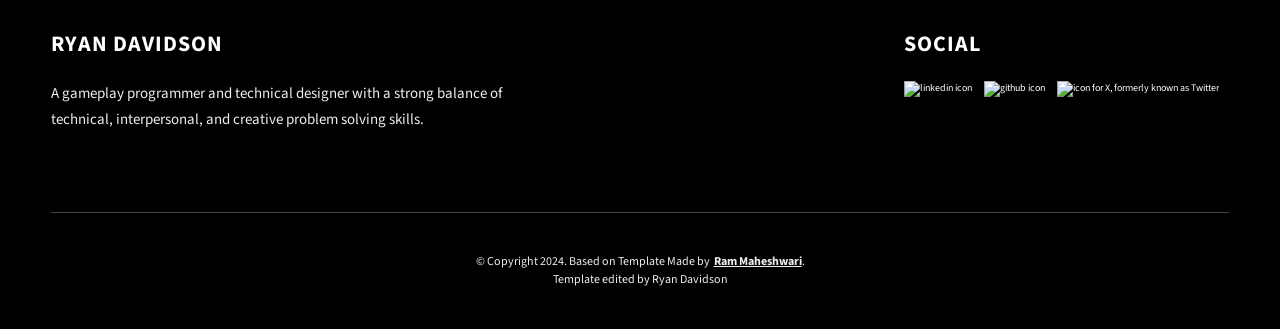
==== commit 35e9cbd0: "misc cleanup" ====
--- a/LampLighter.html
+++ b/LampLighter.html
@@ -88,7 +88,7 @@
         <div class="project-cs-hero__info">
           <p class="text-primary">
             This page contains the case study for LampLighter, a two-dimensionsonal survival horror game originally
- a           created for the <u> <a href="https://itch.io/jam/spooky-2d-jam-23"> 2023 Spooky 2D Jam</a></u> hosted on itch.io. 
+            created for the <u> <a href="https://itch.io/jam/spooky-2d-jam-23"> 2023 Spooky 2D Jam</a></u> hosted on itch.io. 
           </br>
           </br>
             Here, I'll go into more detail about the game and my development process, particularly
--- a/css/style.css
+++ b/css/style.css
@@ -288,7 +288,7 @@
   transition: background 0.3s;
 }
 .home-hero__social-icon-link:hover {
-  background: rgba(255, 255, 255, .);
+  background: rgba(255, 255, 255, .25);
 }
 .home-hero__social-icon-link--bd-none {
   border-bottom: 0;
@@ -363,7 +363,7 @@
 
 .projects__row {
   display: grid;
-  grid-template-columns: 1.5fr 1.1fr;
+  grid-template-columns: 1.1fr 1.5fr;
   grid-gap: 5rem;
   margin-bottom: 10rem;
 }
@@ -380,7 +380,8 @@
   }
 }
 .projects__row:nth-child(even){
-  grid-template-columns: 1.1fr 1.5fr;  
+  direction:rtl;
+  /*grid-template-columns: 1.1fr 1.5fr;  */
 }
 @media only screen and (max-width: 56.25em) {
   .projects__row:nth-child(even) {
@@ -408,6 +409,7 @@
 }
 .projects__row-content {
   display: flex;
+  direction:ltr;
   justify-content: center;
   flex-direction: column;
   align-items: flex-start;
